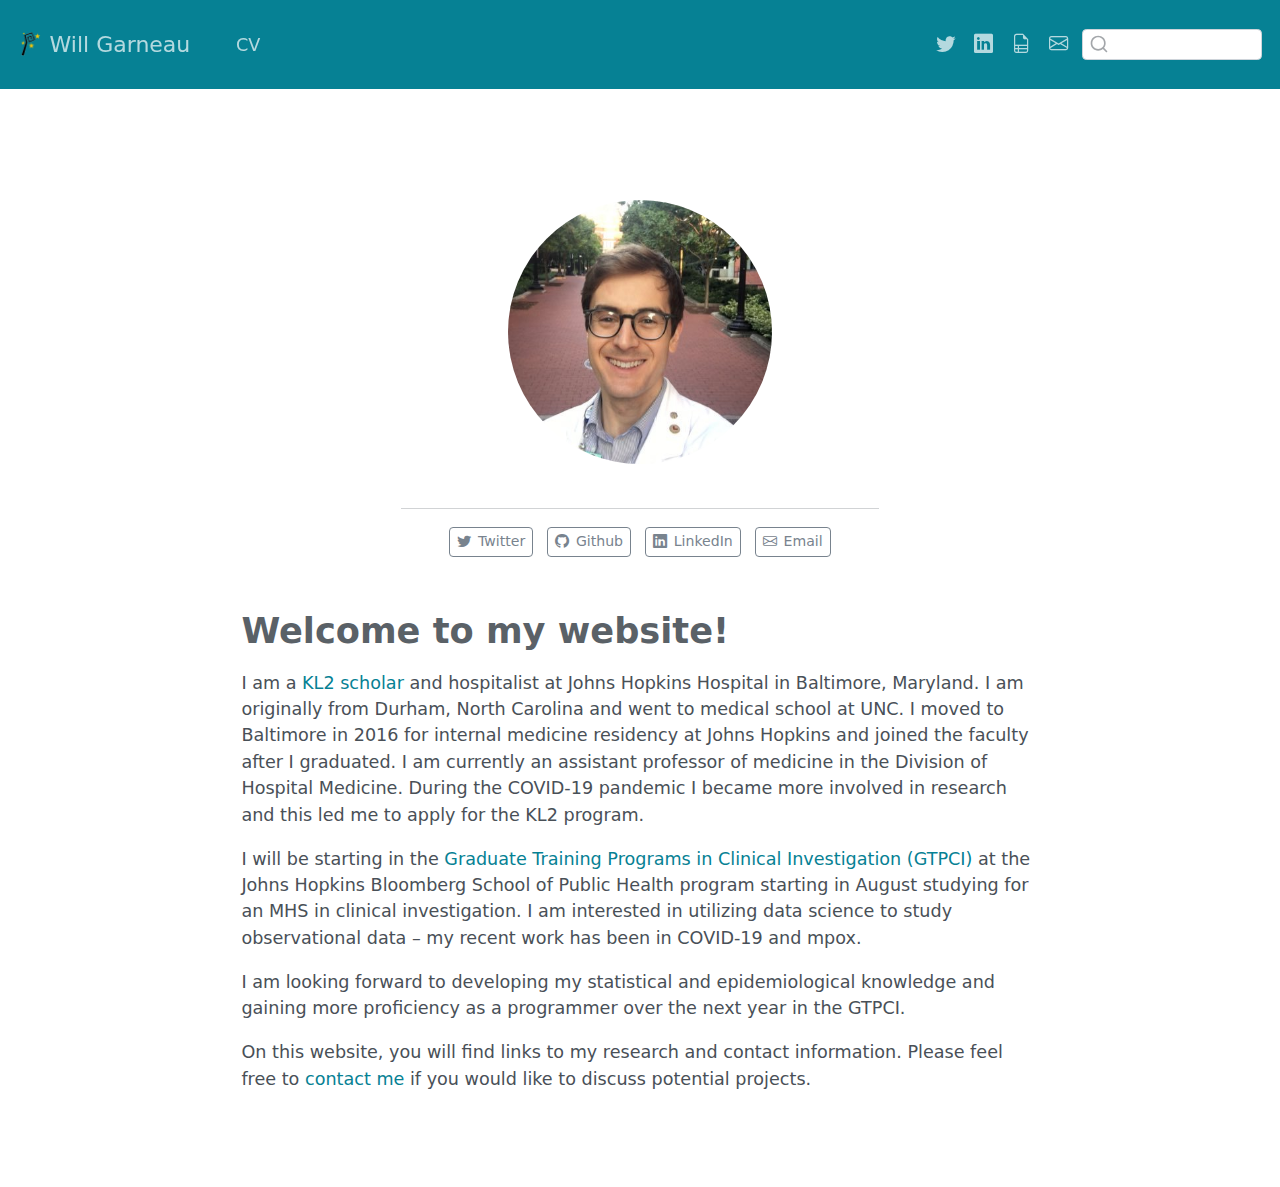
==== docs/index.html @ 691ba308 "new index file" ====
<!DOCTYPE html>
<html xmlns="http://www.w3.org/1999/xhtml" lang="en" xml:lang="en"><head>

<meta charset="utf-8">
<meta name="generator" content="quarto-1.3.433">

<meta name="viewport" content="width=device-width, initial-scale=1.0, user-scalable=yes">


<title>Will Garneau</title>
<style>
code{white-space: pre-wrap;}
span.smallcaps{font-variant: small-caps;}
div.columns{display: flex; gap: min(4vw, 1.5em);}
div.column{flex: auto; overflow-x: auto;}
div.hanging-indent{margin-left: 1.5em; text-indent: -1.5em;}
ul.task-list{list-style: none;}
ul.task-list li input[type="checkbox"] {
  width: 0.8em;
  margin: 0 0.8em 0.2em -1em; /* quarto-specific, see https://github.com/quarto-dev/quarto-cli/issues/4556 */ 
  vertical-align: middle;
}
</style>


<script src="site_libs/quarto-nav/quarto-nav.js"></script>
<script src="site_libs/clipboard/clipboard.min.js"></script>
<script src="site_libs/quarto-search/autocomplete.umd.js"></script>
<script src="site_libs/quarto-search/fuse.min.js"></script>
<script src="site_libs/quarto-search/quarto-search.js"></script>
<meta name="quarto:offset" content="./">
<link href="./img/favicon.png" rel="icon" type="image/png">
<script src="site_libs/quarto-html/quarto.js"></script>
<script src="site_libs/quarto-html/popper.min.js"></script>
<script src="site_libs/quarto-html/tippy.umd.min.js"></script>
<link href="site_libs/quarto-html/tippy.css" rel="stylesheet">
<link href="site_libs/quarto-html/quarto-syntax-highlighting.css" rel="stylesheet" id="quarto-text-highlighting-styles">
<script src="site_libs/bootstrap/bootstrap.min.js"></script>
<link href="site_libs/bootstrap/bootstrap-icons.css" rel="stylesheet">
<link href="site_libs/bootstrap/bootstrap.min.css" rel="stylesheet" id="quarto-bootstrap" data-mode="light">
<script id="quarto-search-options" type="application/json">{
  "location": "navbar",
  "copy-button": false,
  "collapse-after": 3,
  "panel-placement": "end",
  "type": "textbox",
  "limit": 20,
  "language": {
    "search-no-results-text": "No results",
    "search-matching-documents-text": "matching documents",
    "search-copy-link-title": "Copy link to search",
    "search-hide-matches-text": "Hide additional matches",
    "search-more-match-text": "more match in this document",
    "search-more-matches-text": "more matches in this document",
    "search-clear-button-title": "Clear",
    "search-detached-cancel-button-title": "Cancel",
    "search-submit-button-title": "Submit",
    "search-label": "Search"
  }
}</script>


</head>

<body class="nav-fixed fullcontent">

<div id="quarto-search-results"></div>
  <header id="quarto-header" class="headroom fixed-top">
    <nav class="navbar navbar-expand-lg navbar-dark ">
      <div class="navbar-container container-fluid">
      <div class="navbar-brand-container">
    <a href="./index.html" class="navbar-brand navbar-brand-logo">
    <img src="./img/logo.png" alt="" class="navbar-logo">
    </a>
    <a class="navbar-brand" href="./index.html">
    <span class="navbar-title">Will Garneau</span>
    </a>
  </div>
            <div id="quarto-search" class="" title="Search"></div>
          <button class="navbar-toggler" type="button" data-bs-toggle="collapse" data-bs-target="#navbarCollapse" aria-controls="navbarCollapse" aria-expanded="false" aria-label="Toggle navigation" onclick="if (window.quartoToggleHeadroom) { window.quartoToggleHeadroom(); }">
  <span class="navbar-toggler-icon"></span>
</button>
          <div class="collapse navbar-collapse" id="navbarCollapse">
            <ul class="navbar-nav navbar-nav-scroll me-auto">
  <li class="nav-item">
    <a class="nav-link" href="./cv/index.html" rel="" target="">
 <span class="menu-text">CV</span></a>
  </li>  
</ul>
            <ul class="navbar-nav navbar-nav-scroll ms-auto">
  <li class="nav-item compact">
    <a class="nav-link" href="https://twitter.com/willgarneau" rel="" target=""><i class="bi bi-twitter" role="img">
</i> 
 <span class="menu-text"></span></a>
  </li>  
  <li class="nav-item compact">
    <a class="nav-link" href="https://www.linkedin.com/in/william-garneau-13205298" rel="" target=""><i class="bi bi-linkedin" role="img">
</i> 
 <span class="menu-text"></span></a>
  </li>  
  <li class="nav-item compact">
    <a class="nav-link" href="https://pubmed.ncbi.nlm.nih.gov/?term=garneau+wm%5BAuthor%5D&amp;sort=date" rel="" target=""><i class="bi bi-file-earmark-ruled" role="img">
</i> 
 <span class="menu-text"></span></a>
  </li>  
  <li class="nav-item compact">
    <a class="nav-link" href="mailto:will.garneau@gmail.com" rel="" target=""><i class="bi bi-envelope" role="img" aria-label="email">
</i> 
 <span class="menu-text"></span></a>
  </li>  
</ul>
            <div class="quarto-navbar-tools">
</div>
          </div> <!-- /navcollapse -->
      </div> <!-- /container-fluid -->
    </nav>
</header>
<!-- content -->
<div id="quarto-content" class="quarto-container page-columns page-rows-contents page-layout-article page-navbar">
<!-- sidebar -->
<!-- margin-sidebar -->
    
<!-- main -->
<main class="content" id="quarto-document-content">



<div class="quarto-about-jolla">
  <img src="img/my_image.jpg" class="about-image
  round " style="height: 15em; width: 15em;">
 <div id="about-block">
</div> 
  <hr class="about-sep">
   <div class="about-links">
  <a href="https://twitter.com/willgarneau" class="about-link" rel="" target="">
    <i class="bi bi-twitter"></i>
     <span class="about-link-text">Twitter</span>
  </a>
  <a href="https://github.com/willgarneau" class="about-link" rel="" target="">
    <i class="bi bi-github"></i>
     <span class="about-link-text">Github</span>
  </a>
  <a href="https://www.linkedin.com/in/william-garneau-13205298" class="about-link" rel="" target="">
    <i class="bi bi-linkedin"></i>
     <span class="about-link-text">LinkedIn</span>
  </a>
  <a href="mailto:will.garneau@gmail.com" class="about-link" rel="" target="">
    <i class="bi bi-envelope"></i>
     <span class="about-link-text">Email</span>
  </a>
</div>
</div>

<section id="welcome-to-my-website" class="level1">
<h1>Welcome to my website!</h1>
<p>I am a <a href="https://ncats.nih.gov/ctsa/about/training/programs">KL2 scholar</a> and hospitalist at Johns Hopkins Hospital in Baltimore, Maryland. I am originally from Durham, North Carolina and went to medical school at UNC. I moved to Baltimore in 2016 for internal medicine residency at Johns Hopkins and joined the faculty after I graduated. I am currently an assistant professor of medicine in the Division of Hospital Medicine. During the COVID-19 pandemic I became more involved in research and this led me to apply for the KL2 program.</p>
<p>I will be starting in the <a href="https://publichealth.jhu.edu/academics/academic-program-finder/graduate-training-programs-in-clinical-investigation" title="Graduate Training Programs in Clinical Investigation (GTPCI)">Graduate Training Programs in Clinical Investigation (GTPCI)</a> at the Johns Hopkins Bloomberg School of Public Health program starting in August studying for an MHS in clinical investigation. I am interested in utilizing data science to study observational data – my recent work has been in COVID-19 and mpox.</p>
<p>I am looking forward to developing my statistical and epidemiological knowledge and gaining more proficiency as a programmer over the next year in the GTPCI.</p>
<p>On this website, you will find links to my research and contact information. Please feel free to <a href="mailto:will.garneau@gmail.com">contact me</a> if you would like to discuss potential projects.</p>



</section>

</main> <!-- /main -->
<script id="quarto-html-after-body" type="application/javascript">
window.document.addEventListener("DOMContentLoaded", function (event) {
  const toggleBodyColorMode = (bsSheetEl) => {
    const mode = bsSheetEl.getAttribute("data-mode");
    const bodyEl = window.document.querySelector("body");
    if (mode === "dark") {
      bodyEl.classList.add("quarto-dark");
      bodyEl.classList.remove("quarto-light");
    } else {
      bodyEl.classList.add("quarto-light");
      bodyEl.classList.remove("quarto-dark");
    }
  }
  const toggleBodyColorPrimary = () => {
    const bsSheetEl = window.document.querySelector("link#quarto-bootstrap");
    if (bsSheetEl) {
      toggleBodyColorMode(bsSheetEl);
    }
  }
  toggleBodyColorPrimary();  
  const isCodeAnnotation = (el) => {
    for (const clz of el.classList) {
      if (clz.startsWith('code-annotation-')) {                     
        return true;
      }
    }
    return false;
  }
  const clipboard = new window.ClipboardJS('.code-copy-button', {
    text: function(trigger) {
      const codeEl = trigger.previousElementSibling.cloneNode(true);
      for (const childEl of codeEl.children) {
        if (isCodeAnnotation(childEl)) {
          childEl.remove();
        }
      }
      return codeEl.innerText;
    }
  });
  clipboard.on('success', function(e) {
    // button target
    const button = e.trigger;
    // don't keep focus
    button.blur();
    // flash "checked"
    button.classList.add('code-copy-button-checked');
    var currentTitle = button.getAttribute("title");
    button.setAttribute("title", "Copied!");
    let tooltip;
    if (window.bootstrap) {
      button.setAttribute("data-bs-toggle", "tooltip");
      button.setAttribute("data-bs-placement", "left");
      button.setAttribute("data-bs-title", "Copied!");
      tooltip = new bootstrap.Tooltip(button, 
        { trigger: "manual", 
          customClass: "code-copy-button-tooltip",
          offset: [0, -8]});
      tooltip.show();    
    }
    setTimeout(function() {
      if (tooltip) {
        tooltip.hide();
        button.removeAttribute("data-bs-title");
        button.removeAttribute("data-bs-toggle");
        button.removeAttribute("data-bs-placement");
      }
      button.setAttribute("title", currentTitle);
      button.classList.remove('code-copy-button-checked');
    }, 1000);
    // clear code selection
    e.clearSelection();
  });
  function tippyHover(el, contentFn) {
    const config = {
      allowHTML: true,
      content: contentFn,
      maxWidth: 500,
      delay: 100,
      arrow: false,
      appendTo: function(el) {
          return el.parentElement;
      },
      interactive: true,
      interactiveBorder: 10,
      theme: 'quarto',
      placement: 'bottom-start'
    };
    window.tippy(el, config); 
  }
  const noterefs = window.document.querySelectorAll('a[role="doc-noteref"]');
  for (var i=0; i<noterefs.length; i++) {
    const ref = noterefs[i];
    tippyHover(ref, function() {
      // use id or data attribute instead here
      let href = ref.getAttribute('data-footnote-href') || ref.getAttribute('href');
      try { href = new URL(href).hash; } catch {}
      const id = href.replace(/^#\/?/, "");
      const note = window.document.getElementById(id);
      return note.innerHTML;
    });
  }
      let selectedAnnoteEl;
      const selectorForAnnotation = ( cell, annotation) => {
        let cellAttr = 'data-code-cell="' + cell + '"';
        let lineAttr = 'data-code-annotation="' +  annotation + '"';
        const selector = 'span[' + cellAttr + '][' + lineAttr + ']';
        return selector;
      }
      const selectCodeLines = (annoteEl) => {
        const doc = window.document;
        const targetCell = annoteEl.getAttribute("data-target-cell");
        const targetAnnotation = annoteEl.getAttribute("data-target-annotation");
        const annoteSpan = window.document.querySelector(selectorForAnnotation(targetCell, targetAnnotation));
        const lines = annoteSpan.getAttribute("data-code-lines").split(",");
        const lineIds = lines.map((line) => {
          return targetCell + "-" + line;
        })
        let top = null;
        let height = null;
        let parent = null;
        if (lineIds.length > 0) {
            //compute the position of the single el (top and bottom and make a div)
            const el = window.document.getElementById(lineIds[0]);
            top = el.offsetTop;
            height = el.offsetHeight;
            parent = el.parentElement.parentElement;
          if (lineIds.length > 1) {
            const lastEl = window.document.getElementById(lineIds[lineIds.length - 1]);
            const bottom = lastEl.offsetTop + lastEl.offsetHeight;
            height = bottom - top;
          }
          if (top !== null && height !== null && parent !== null) {
            // cook up a div (if necessary) and position it 
            let div = window.document.getElementById("code-annotation-line-highlight");
            if (div === null) {
              div = window.document.createElement("div");
              div.setAttribute("id", "code-annotation-line-highlight");
              div.style.position = 'absolute';
              parent.appendChild(div);
            }
            div.style.top = top - 2 + "px";
            div.style.height = height + 4 + "px";
            let gutterDiv = window.document.getElementById("code-annotation-line-highlight-gutter");
            if (gutterDiv === null) {
              gutterDiv = window.document.createElement("div");
              gutterDiv.setAttribute("id", "code-annotation-line-highlight-gutter");
              gutterDiv.style.position = 'absolute';
              const codeCell = window.document.getElementById(targetCell);
              const gutter = codeCell.querySelector('.code-annotation-gutter');
              gutter.appendChild(gutterDiv);
            }
            gutterDiv.style.top = top - 2 + "px";
            gutterDiv.style.height = height + 4 + "px";
          }
          selectedAnnoteEl = annoteEl;
        }
      };
      const unselectCodeLines = () => {
        const elementsIds = ["code-annotation-line-highlight", "code-annotation-line-highlight-gutter"];
        elementsIds.forEach((elId) => {
          const div = window.document.getElementById(elId);
          if (div) {
            div.remove();
          }
        });
        selectedAnnoteEl = undefined;
      };
      // Attach click handler to the DT
      const annoteDls = window.document.querySelectorAll('dt[data-target-cell]');
      for (const annoteDlNode of annoteDls) {
        annoteDlNode.addEventListener('click', (event) => {
          const clickedEl = event.target;
          if (clickedEl !== selectedAnnoteEl) {
            unselectCodeLines();
            const activeEl = window.document.querySelector('dt[data-target-cell].code-annotation-active');
            if (activeEl) {
              activeEl.classList.remove('code-annotation-active');
            }
            selectCodeLines(clickedEl);
            clickedEl.classList.add('code-annotation-active');
          } else {
            // Unselect the line
            unselectCodeLines();
            clickedEl.classList.remove('code-annotation-active');
          }
        });
      }
  const findCites = (el) => {
    const parentEl = el.parentElement;
    if (parentEl) {
      const cites = parentEl.dataset.cites;
      if (cites) {
        return {
          el,
          cites: cites.split(' ')
        };
      } else {
        return findCites(el.parentElement)
      }
    } else {
      return undefined;
    }
  };
  var bibliorefs = window.document.querySelectorAll('a[role="doc-biblioref"]');
  for (var i=0; i<bibliorefs.length; i++) {
    const ref = bibliorefs[i];
    const citeInfo = findCites(ref);
    if (citeInfo) {
      tippyHover(citeInfo.el, function() {
        var popup = window.document.createElement('div');
        citeInfo.cites.forEach(function(cite) {
          var citeDiv = window.document.createElement('div');
          citeDiv.classList.add('hanging-indent');
          citeDiv.classList.add('csl-entry');
          var biblioDiv = window.document.getElementById('ref-' + cite);
          if (biblioDiv) {
            citeDiv.innerHTML = biblioDiv.innerHTML;
          }
          popup.appendChild(citeDiv);
        });
        return popup.innerHTML;
      });
    }
  }
});
</script>
</div> <!-- /content -->



</body></html>
---- docs/site_libs/quarto-html/tippy.css ----
.tippy-box[data-animation=fade][data-state=hidden]{opacity:0}[data-tippy-root]{max-width:calc(100vw - 10px)}.tippy-box{position:relative;background-color:#333;color:#fff;border-radius:4px;font-size:14px;line-height:1.4;white-space:normal;outline:0;transition-property:transform,visibility,opacity}.tippy-box[data-placement^=top]>.tippy-arrow{bottom:0}.tippy-box[data-placement^=top]>.tippy-arrow:before{bottom:-7px;left:0;border-width:8px 8px 0;border-top-color:initial;transform-origin:center top}.tippy-box[data-placement^=bottom]>.tippy-arrow{top:0}.tippy-box[data-placement^=bottom]>.tippy-arrow:before{top:-7px;left:0;border-width:0 8px 8px;border-bottom-color:initial;transform-origin:center bottom}.tippy-box[data-placement^=left]>.tippy-arrow{right:0}.tippy-box[data-placement^=left]>.tippy-arrow:before{border-width:8px 0 8px 8px;border-left-color:initial;right:-7px;transform-origin:center left}.tippy-box[data-placement^=right]>.tippy-arrow{left:0}.tippy-box[data-placement^=right]>.tippy-arrow:before{left:-7px;border-width:8px 8px 8px 0;border-right-color:initial;transform-origin:center right}.tippy-box[data-inertia][data-state=visible]{transition-timing-function:cubic-bezier(.54,1.5,.38,1.11)}.tippy-arrow{width:16px;height:16px;color:#333}.tippy-arrow:before{content:"";position:absolute;border-color:transparent;border-style:solid}.tippy-content{position:relative;padding:5px 9px;z-index:1}
---- docs/site_libs/quarto-html/quarto-syntax-highlighting.css ----
/* quarto syntax highlight colors */
:root {
  --quarto-hl-ot-color: #003B4F;
  --quarto-hl-at-color: #657422;
  --quarto-hl-ss-color: #20794D;
  --quarto-hl-an-color: #5E5E5E;
  --quarto-hl-fu-color: #4758AB;
  --quarto-hl-st-color: #20794D;
  --quarto-hl-cf-color: #003B4F;
  --quarto-hl-op-color: #5E5E5E;
  --quarto-hl-er-color: #AD0000;
  --quarto-hl-bn-color: #AD0000;
  --quarto-hl-al-color: #AD0000;
  --quarto-hl-va-color: #111111;
  --quarto-hl-bu-color: inherit;
  --quarto-hl-ex-color: inherit;
  --quarto-hl-pp-color: #AD0000;
  --quarto-hl-in-color: #5E5E5E;
  --quarto-hl-vs-color: #20794D;
  --quarto-hl-wa-color: #5E5E5E;
  --quarto-hl-do-color: #5E5E5E;
  --quarto-hl-im-color: #00769E;
  --quarto-hl-ch-color: #20794D;
  --quarto-hl-dt-color: #AD0000;
  --quarto-hl-fl-color: #AD0000;
  --quarto-hl-co-color: #5E5E5E;
  --quarto-hl-cv-color: #5E5E5E;
  --quarto-hl-cn-color: #8f5902;
  --quarto-hl-sc-color: #5E5E5E;
  --quarto-hl-dv-color: #AD0000;
  --quarto-hl-kw-color: #003B4F;
}

/* other quarto variables */
:root {
  --quarto-font-monospace: SFMono-Regular, Menlo, Monaco, Consolas, "Liberation Mono", "Courier New", monospace;
}

pre > code.sourceCode > span {
  color: #003B4F;
}

code span {
  color: #003B4F;
}

code.sourceCode > span {
  color: #003B4F;
}

div.sourceCode,
div.sourceCode pre.sourceCode {
  color: #003B4F;
}

code span.ot {
  color: #003B4F;
  font-style: inherit;
}

code span.at {
  color: #657422;
  font-style: inherit;
}

code span.ss {
  color: #20794D;
  font-style: inherit;
}

code span.an {
  color: #5E5E5E;
  font-style: inherit;
}

code span.fu {
  color: #4758AB;
  font-style: inherit;
}

code span.st {
  color: #20794D;
  font-style: inherit;
}

code span.cf {
  color: #003B4F;
  font-style: inherit;
}

code span.op {
  color: #5E5E5E;
  font-style: inherit;
}

code span.er {
  color: #AD0000;
  font-style: inherit;
}

code span.bn {
  color: #AD0000;
  font-style: inherit;
}

code span.al {
  color: #AD0000;
  font-style: inherit;
}

code span.va {
  color: #111111;
  font-style: inherit;
}

code span.bu {
  font-style: inherit;
}

code span.ex {
  font-style: inherit;
}

code span.pp {
  color: #AD0000;
  font-style: inherit;
}

code span.in {
  color: #5E5E5E;
  font-style: inherit;
}

code span.vs {
  color: #20794D;
  font-style: inherit;
}

code span.wa {
  color: #5E5E5E;
  font-style: italic;
}

code span.do {
  color: #5E5E5E;
  font-style: italic;
}

code span.im {
  color: #00769E;
  font-style: inherit;
}

code span.ch {
  color: #20794D;
  font-style: inherit;
}

code span.dt {
  color: #AD0000;
  font-style: inherit;
}

code span.fl {
  color: #AD0000;
  font-style: inherit;
}

code span.co {
  color: #5E5E5E;
  font-style: inherit;
}

code span.cv {
  color: #5E5E5E;
  font-style: italic;
}

code span.cn {
  color: #8f5902;
  font-style: inherit;
}

code span.sc {
  color: #5E5E5E;
  font-style: inherit;
}

code span.dv {
  color: #AD0000;
  font-style: inherit;
}

code span.kw {
  color: #003B4F;
  font-style: inherit;
}

.prevent-inlining {
  content: "</";
}

/*# sourceMappingURL=debc5d5d77c3f9108843748ff7464032.css.map */
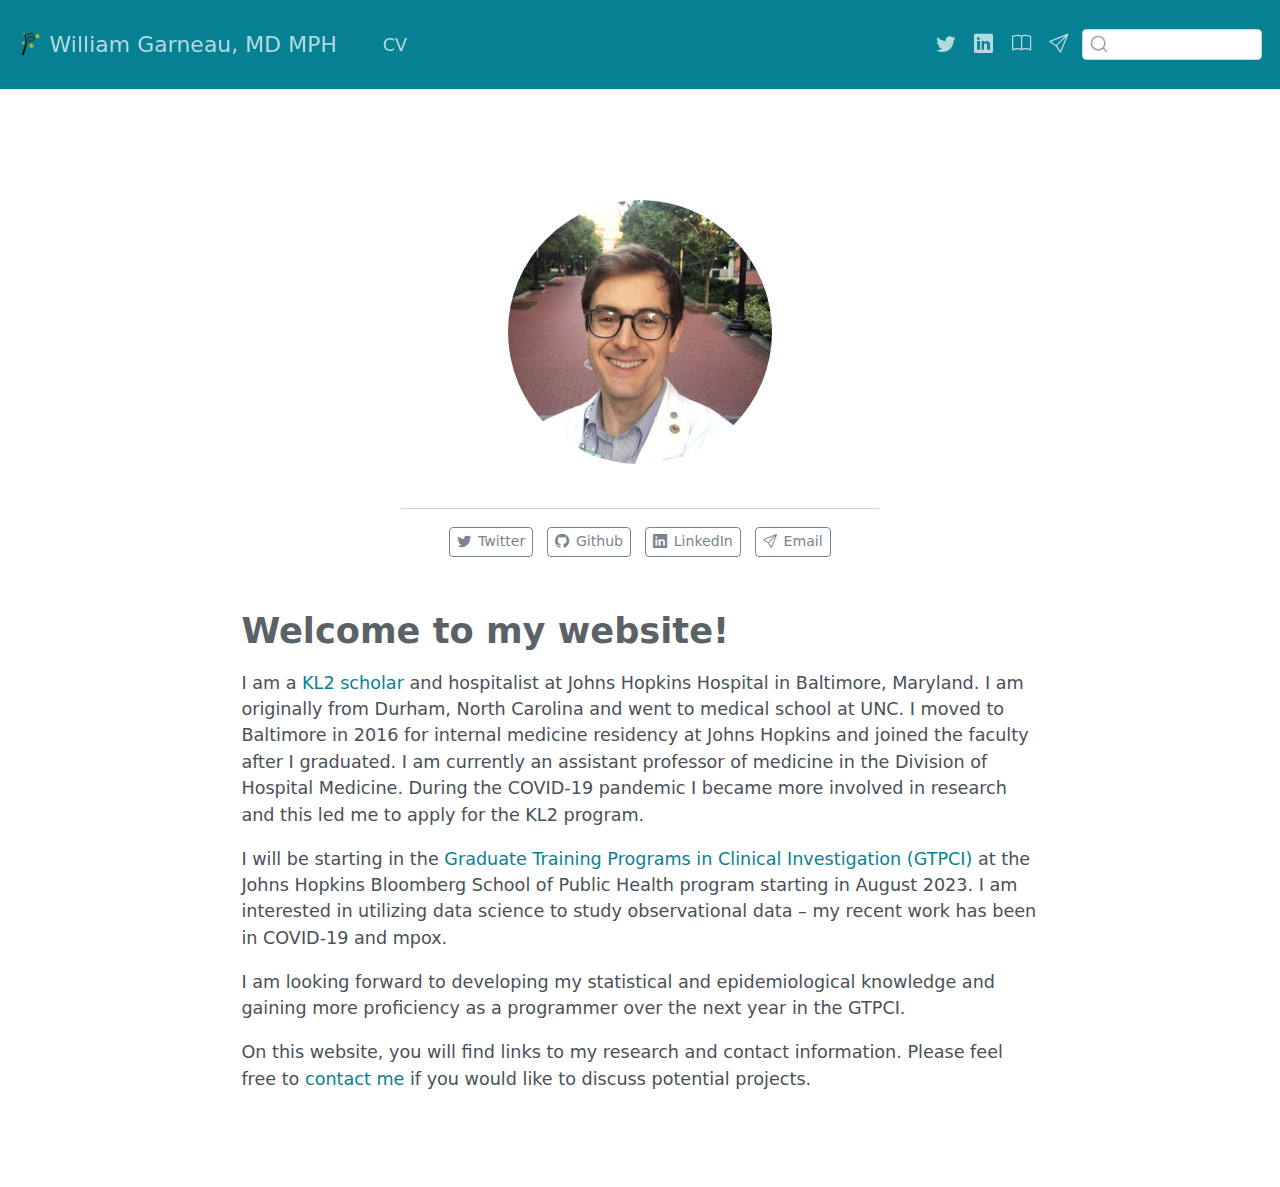
==== commit 3ee58304: "trial of first branch" ====
--- a/docs/index.html
+++ b/docs/index.html
@@ -7,7 +7,7 @@
 <meta name="viewport" content="width=device-width, initial-scale=1.0, user-scalable=yes">
 
 
-<title>Will Garneau</title>
+<title>William Garneau, MD MPH</title>
 <style>
 code{white-space: pre-wrap;}
 span.smallcaps{font-variant: small-caps;}
@@ -73,7 +73,7 @@
     <img src="./img/logo.png" alt="" class="navbar-logo">
     </a>
     <a class="navbar-brand" href="./index.html">
-    <span class="navbar-title">Will Garneau</span>
+    <span class="navbar-title">William Garneau, MD MPH</span>
     </a>
   </div>
             <div id="quarto-search" class="" title="Search"></div>
@@ -99,12 +99,12 @@
  <span class="menu-text"></span></a>
   </li>  
   <li class="nav-item compact">
-    <a class="nav-link" href="https://pubmed.ncbi.nlm.nih.gov/?term=garneau+wm%5BAuthor%5D&amp;sort=date" rel="" target=""><i class="bi bi-file-earmark-ruled" role="img">
+    <a class="nav-link" href="https://pubmed.ncbi.nlm.nih.gov/?term=garneau+wm%5BAuthor%5D&amp;sort=date" rel="" target=""><i class="bi bi-book" role="img">
 </i> 
  <span class="menu-text"></span></a>
   </li>  
   <li class="nav-item compact">
-    <a class="nav-link" href="mailto:will.garneau@gmail.com" rel="" target=""><i class="bi bi-envelope" role="img" aria-label="email">
+    <a class="nav-link" href="mailto:will.garneau@gmail.com" rel="" target=""><i class="bi bi-send" role="img" aria-label="email">
 </i> 
  <span class="menu-text"></span></a>
   </li>  
@@ -145,7 +145,7 @@
      <span class="about-link-text">LinkedIn</span>
   </a>
   <a href="mailto:will.garneau@gmail.com" class="about-link" rel="" target="">
-    <i class="bi bi-envelope"></i>
+    <i class="bi bi-send"></i>
      <span class="about-link-text">Email</span>
   </a>
 </div>
@@ -154,7 +154,7 @@
 <section id="welcome-to-my-website" class="level1">
 <h1>Welcome to my website!</h1>
 <p>I am a <a href="https://ncats.nih.gov/ctsa/about/training/programs">KL2 scholar</a> and hospitalist at Johns Hopkins Hospital in Baltimore, Maryland. I am originally from Durham, North Carolina and went to medical school at UNC. I moved to Baltimore in 2016 for internal medicine residency at Johns Hopkins and joined the faculty after I graduated. I am currently an assistant professor of medicine in the Division of Hospital Medicine. During the COVID-19 pandemic I became more involved in research and this led me to apply for the KL2 program.</p>
-<p>I will be starting in the <a href="https://publichealth.jhu.edu/academics/academic-program-finder/graduate-training-programs-in-clinical-investigation" title="Graduate Training Programs in Clinical Investigation (GTPCI)">Graduate Training Programs in Clinical Investigation (GTPCI)</a> at the Johns Hopkins Bloomberg School of Public Health program starting in August studying for an MHS in clinical investigation. I am interested in utilizing data science to study observational data – my recent work has been in COVID-19 and mpox.</p>
+<p>I will be starting in the <a href="https://publichealth.jhu.edu/academics/academic-program-finder/graduate-training-programs-in-clinical-investigation" title="Graduate Training Programs in Clinical Investigation (GTPCI)">Graduate Training Programs in Clinical Investigation (GTPCI)</a> at the Johns Hopkins Bloomberg School of Public Health program starting in August 2023. I am interested in utilizing data science to study observational data – my recent work has been in COVID-19 and mpox.</p>
 <p>I am looking forward to developing my statistical and epidemiological knowledge and gaining more proficiency as a programmer over the next year in the GTPCI.</p>
 <p>On this website, you will find links to my research and contact information. Please feel free to <a href="mailto:will.garneau@gmail.com">contact me</a> if you would like to discuss potential projects.</p>
 
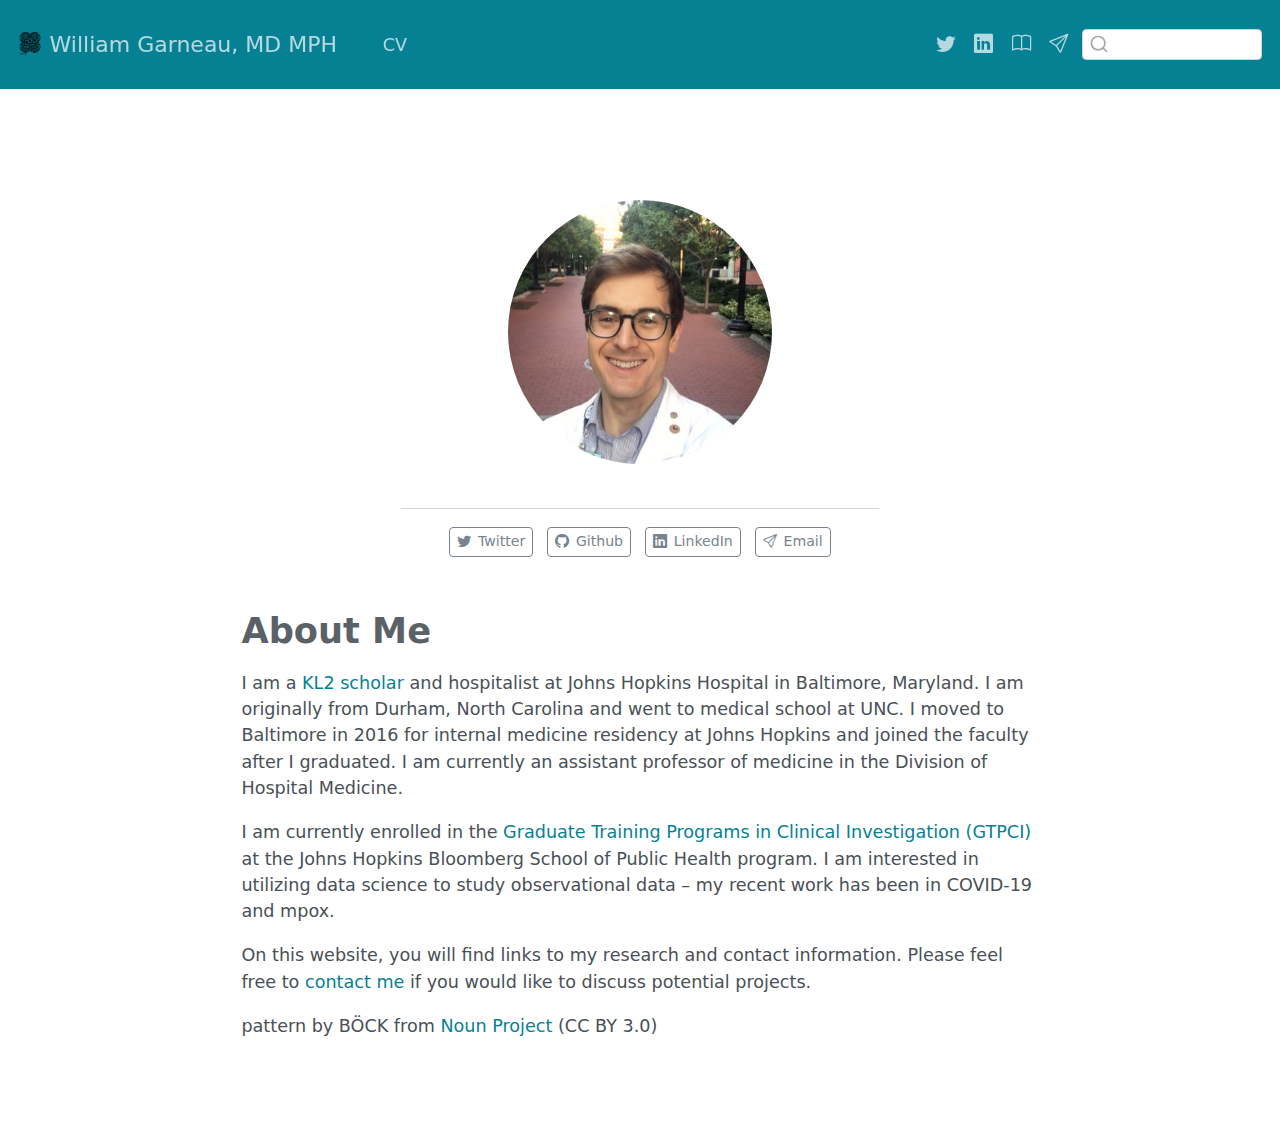
==== commit 16885127: "changed icon" ====
--- a/docs/index.html
+++ b/docs/index.html
@@ -151,12 +151,12 @@
 </div>
 </div>
 
-<section id="welcome-to-my-website" class="level1">
-<h1>Welcome to my website!</h1>
-<p>I am a <a href="https://ncats.nih.gov/ctsa/about/training/programs">KL2 scholar</a> and hospitalist at Johns Hopkins Hospital in Baltimore, Maryland. I am originally from Durham, North Carolina and went to medical school at UNC. I moved to Baltimore in 2016 for internal medicine residency at Johns Hopkins and joined the faculty after I graduated. I am currently an assistant professor of medicine in the Division of Hospital Medicine. During the COVID-19 pandemic I became more involved in research and this led me to apply for the KL2 program.</p>
-<p>I will be starting in the <a href="https://publichealth.jhu.edu/academics/academic-program-finder/graduate-training-programs-in-clinical-investigation" title="Graduate Training Programs in Clinical Investigation (GTPCI)">Graduate Training Programs in Clinical Investigation (GTPCI)</a> at the Johns Hopkins Bloomberg School of Public Health program starting in August 2023. I am interested in utilizing data science to study observational data – my recent work has been in COVID-19 and mpox.</p>
-<p>I am looking forward to developing my statistical and epidemiological knowledge and gaining more proficiency as a programmer over the next year in the GTPCI.</p>
+<section id="about-me" class="level1">
+<h1>About Me</h1>
+<p>I am a <a href="https://ncats.nih.gov/ctsa/about/training/programs">KL2 scholar</a> and hospitalist at Johns Hopkins Hospital in Baltimore, Maryland. I am originally from Durham, North Carolina and went to medical school at UNC. I moved to Baltimore in 2016 for internal medicine residency at Johns Hopkins and joined the faculty after I graduated. I am currently an assistant professor of medicine in the Division of Hospital Medicine.</p>
+<p>I am currently enrolled in the <a href="https://publichealth.jhu.edu/academics/academic-program-finder/graduate-training-programs-in-clinical-investigation" title="Graduate Training Programs in Clinical Investigation (GTPCI)">Graduate Training Programs in Clinical Investigation (GTPCI)</a> at the Johns Hopkins Bloomberg School of Public Health program. I am interested in utilizing data science to study observational data – my recent work has been in COVID-19 and mpox.</p>
 <p>On this website, you will find links to my research and contact information. Please feel free to <a href="mailto:will.garneau@gmail.com">contact me</a> if you would like to discuss potential projects.</p>
+<p>pattern by BÖCK from <a href="https://thenounproject.com/browse/icons/term/pattern/" target="_blank" title="pattern Icons">Noun Project</a> (CC BY 3.0)</p>
 
 
 
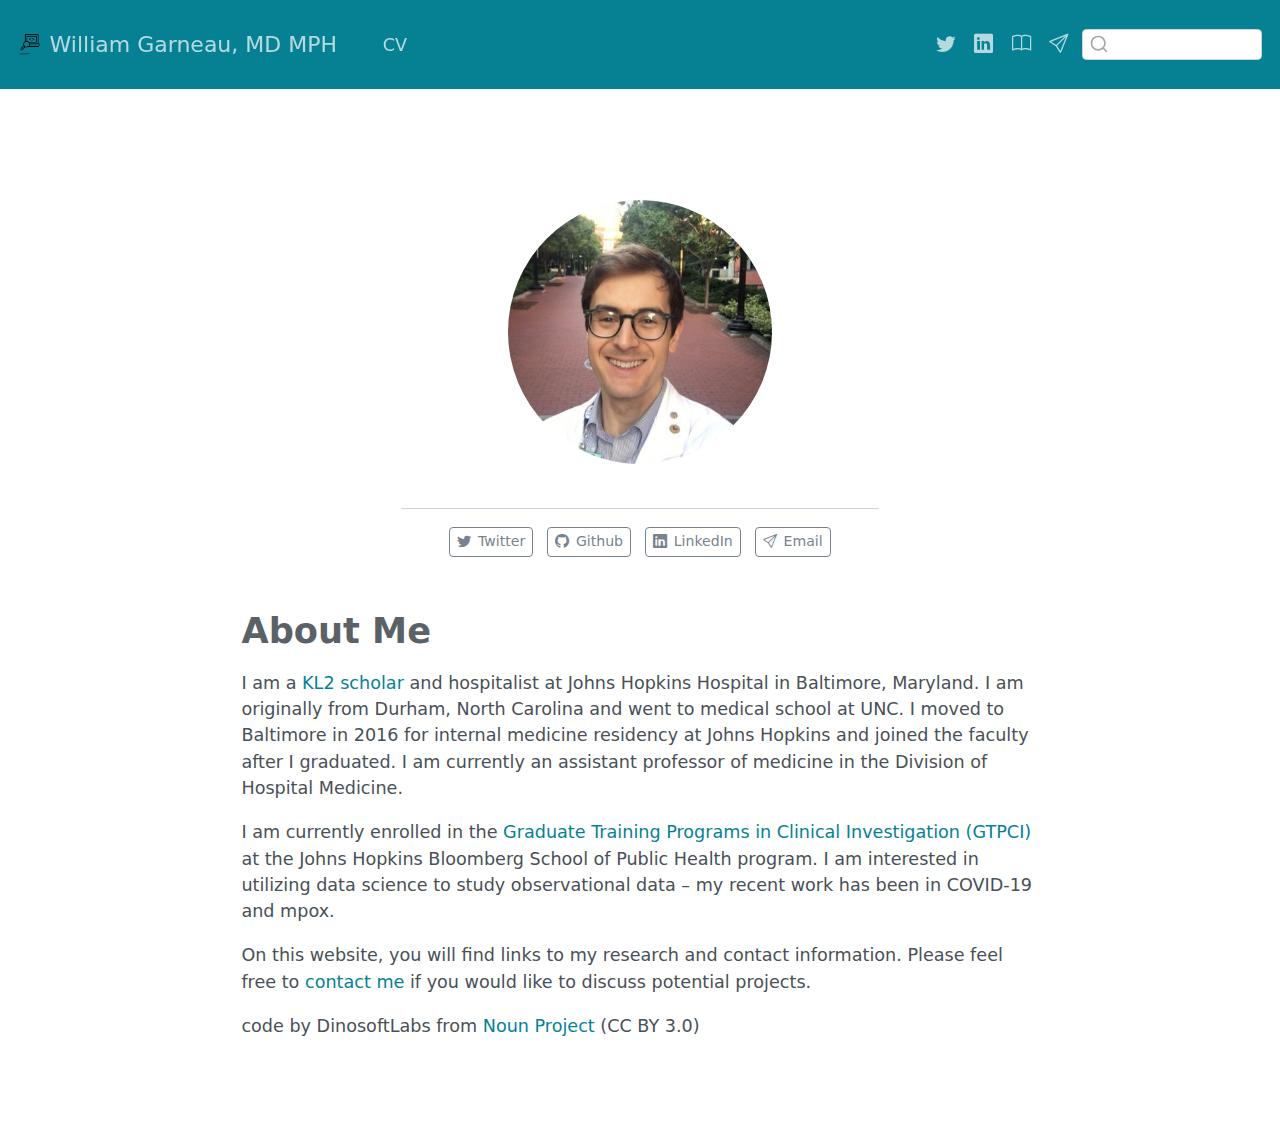
==== commit c6e1b0b8: "changed icon" ====
--- a/docs/index.html
+++ b/docs/index.html
@@ -156,7 +156,7 @@
 <p>I am a <a href="https://ncats.nih.gov/ctsa/about/training/programs">KL2 scholar</a> and hospitalist at Johns Hopkins Hospital in Baltimore, Maryland. I am originally from Durham, North Carolina and went to medical school at UNC. I moved to Baltimore in 2016 for internal medicine residency at Johns Hopkins and joined the faculty after I graduated. I am currently an assistant professor of medicine in the Division of Hospital Medicine.</p>
 <p>I am currently enrolled in the <a href="https://publichealth.jhu.edu/academics/academic-program-finder/graduate-training-programs-in-clinical-investigation" title="Graduate Training Programs in Clinical Investigation (GTPCI)">Graduate Training Programs in Clinical Investigation (GTPCI)</a> at the Johns Hopkins Bloomberg School of Public Health program. I am interested in utilizing data science to study observational data – my recent work has been in COVID-19 and mpox.</p>
 <p>On this website, you will find links to my research and contact information. Please feel free to <a href="mailto:will.garneau@gmail.com">contact me</a> if you would like to discuss potential projects.</p>
-<p>pattern by BÖCK from <a href="https://thenounproject.com/browse/icons/term/pattern/" target="_blank" title="pattern Icons">Noun Project</a> (CC BY 3.0)</p>
+<p>code by DinosoftLabs from <a href="https://thenounproject.com/browse/icons/term/code/" target="_blank" title="code Icons">Noun Project</a> (CC BY 3.0)</p>
 
 
 
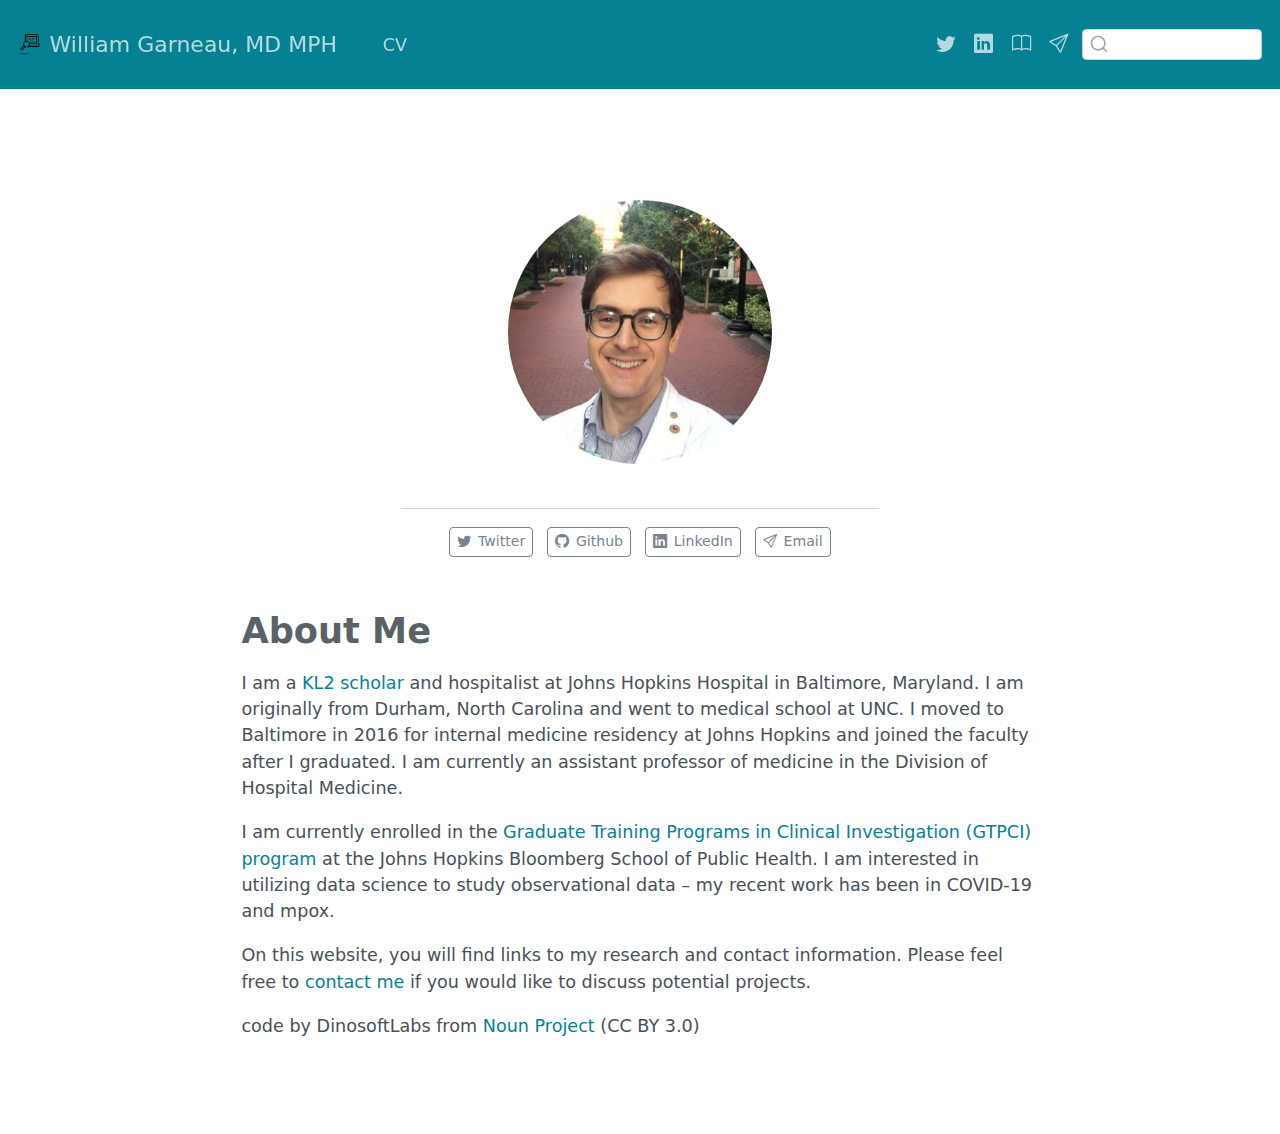
==== commit 58a69db3: "Update index.html" ====
--- a/docs/index.html
+++ b/docs/index.html
@@ -154,7 +154,7 @@
 <section id="about-me" class="level1">
 <h1>About Me</h1>
 <p>I am a <a href="https://ncats.nih.gov/ctsa/about/training/programs">KL2 scholar</a> and hospitalist at Johns Hopkins Hospital in Baltimore, Maryland. I am originally from Durham, North Carolina and went to medical school at UNC. I moved to Baltimore in 2016 for internal medicine residency at Johns Hopkins and joined the faculty after I graduated. I am currently an assistant professor of medicine in the Division of Hospital Medicine.</p>
-<p>I am currently enrolled in the <a href="https://publichealth.jhu.edu/academics/academic-program-finder/graduate-training-programs-in-clinical-investigation" title="Graduate Training Programs in Clinical Investigation (GTPCI)">Graduate Training Programs in Clinical Investigation (GTPCI)</a> at the Johns Hopkins Bloomberg School of Public Health program. I am interested in utilizing data science to study observational data – my recent work has been in COVID-19 and mpox.</p>
+<p>I am currently enrolled in the <a href="https://publichealth.jhu.edu/academics/academic-program-finder/graduate-training-programs-in-clinical-investigation" title="Graduate Training Programs in Clinical Investigation (GTPCI)">Graduate Training Programs in Clinical Investigation (GTPCI) program </a> at the Johns Hopkins Bloomberg School of Public Health. I am interested in utilizing data science to study observational data – my recent work has been in COVID-19 and mpox.</p>
 <p>On this website, you will find links to my research and contact information. Please feel free to <a href="mailto:will.garneau@gmail.com">contact me</a> if you would like to discuss potential projects.</p>
 <p>code by DinosoftLabs from <a href="https://thenounproject.com/browse/icons/term/code/" target="_blank" title="code Icons">Noun Project</a> (CC BY 3.0)</p>
 
@@ -393,4 +393,4 @@
 
 
 
-</body></html>+</body></html>
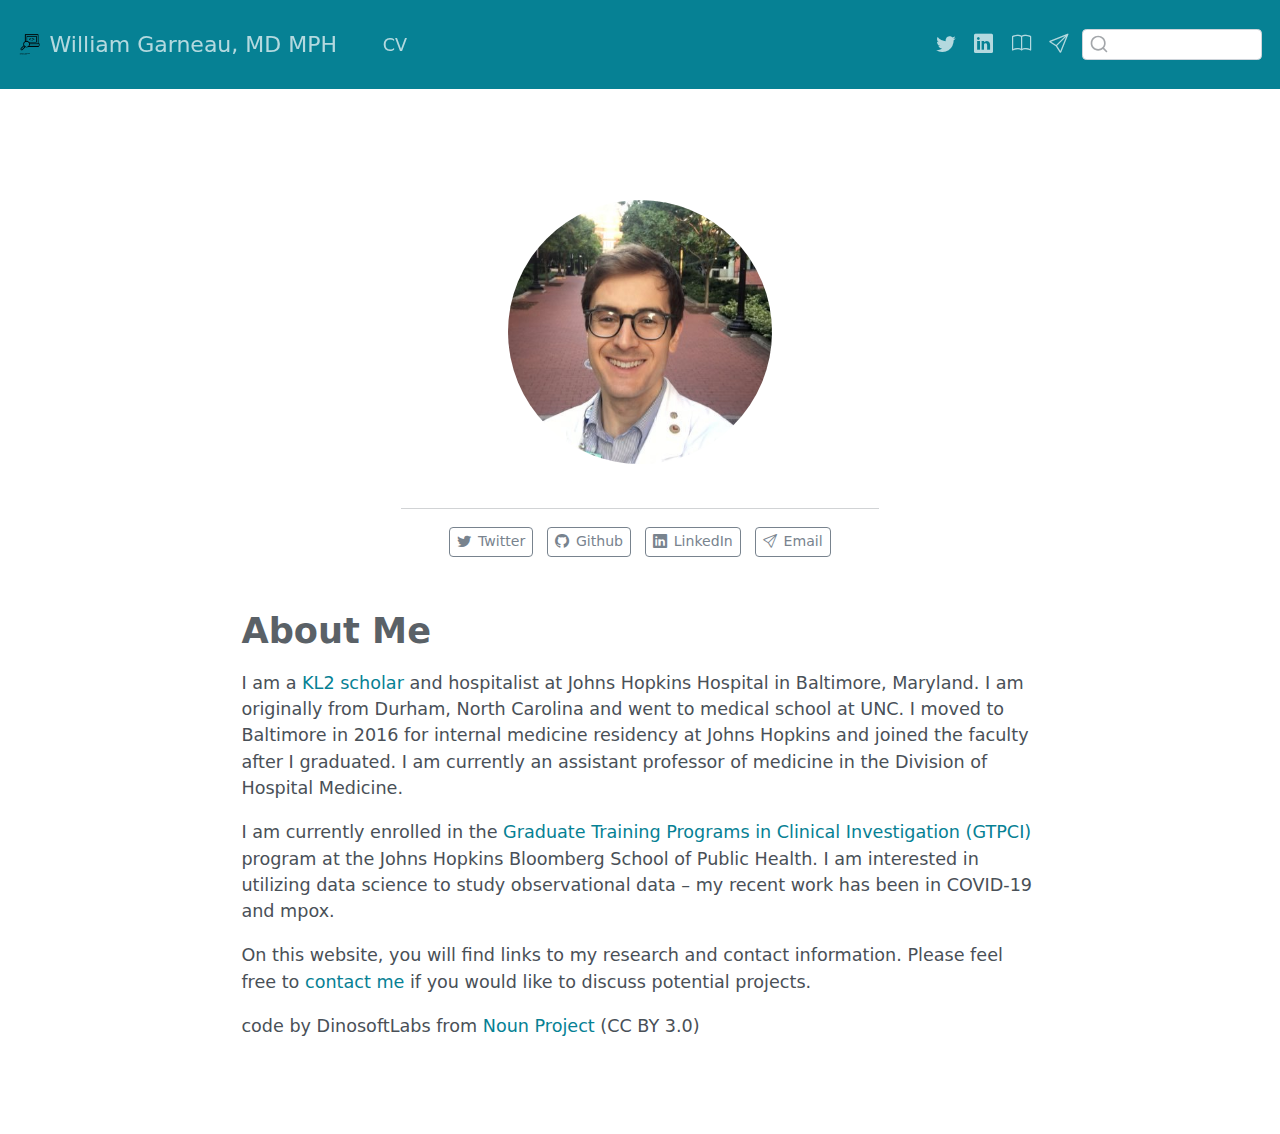
==== commit c933bfd9: "Update index.html" ====
--- a/docs/index.html
+++ b/docs/index.html
@@ -154,7 +154,7 @@
 <section id="about-me" class="level1">
 <h1>About Me</h1>
 <p>I am a <a href="https://ncats.nih.gov/ctsa/about/training/programs">KL2 scholar</a> and hospitalist at Johns Hopkins Hospital in Baltimore, Maryland. I am originally from Durham, North Carolina and went to medical school at UNC. I moved to Baltimore in 2016 for internal medicine residency at Johns Hopkins and joined the faculty after I graduated. I am currently an assistant professor of medicine in the Division of Hospital Medicine.</p>
-<p>I am currently enrolled in the <a href="https://publichealth.jhu.edu/academics/academic-program-finder/graduate-training-programs-in-clinical-investigation" title="Graduate Training Programs in Clinical Investigation (GTPCI)">Graduate Training Programs in Clinical Investigation (GTPCI) program </a> at the Johns Hopkins Bloomberg School of Public Health. I am interested in utilizing data science to study observational data – my recent work has been in COVID-19 and mpox.</p>
+<p>I am currently enrolled in the <a href="https://publichealth.jhu.edu/academics/academic-program-finder/graduate-training-programs-in-clinical-investigation" title="Graduate Training Programs in Clinical Investigation (GTPCI)">Graduate Training Programs in Clinical Investigation (GTPCI)</a> program at the Johns Hopkins Bloomberg School of Public Health. I am interested in utilizing data science to study observational data – my recent work has been in COVID-19 and mpox.</p>
 <p>On this website, you will find links to my research and contact information. Please feel free to <a href="mailto:will.garneau@gmail.com">contact me</a> if you would like to discuss potential projects.</p>
 <p>code by DinosoftLabs from <a href="https://thenounproject.com/browse/icons/term/code/" target="_blank" title="code Icons">Noun Project</a> (CC BY 3.0)</p>
 
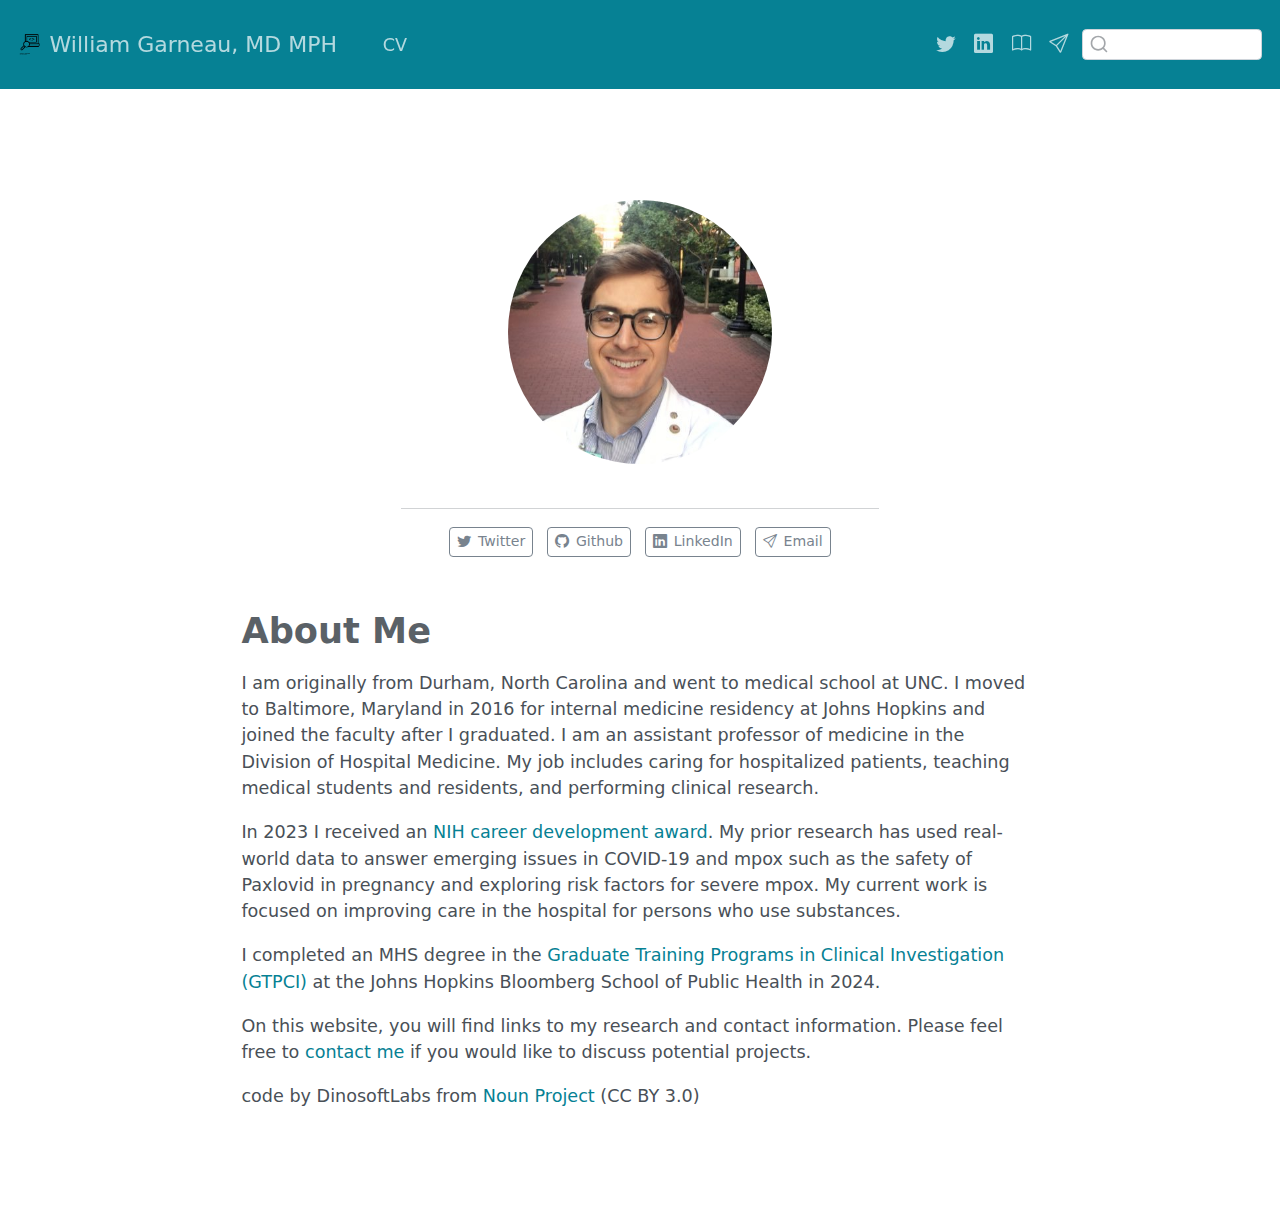
==== commit 99a956e7: "update" ====
--- a/docs/index.html
+++ b/docs/index.html
@@ -153,8 +153,9 @@
 
 <section id="about-me" class="level1">
 <h1>About Me</h1>
-<p>I am a <a href="https://ncats.nih.gov/ctsa/about/training/programs">KL2 scholar</a> and hospitalist at Johns Hopkins Hospital in Baltimore, Maryland. I am originally from Durham, North Carolina and went to medical school at UNC. I moved to Baltimore in 2016 for internal medicine residency at Johns Hopkins and joined the faculty after I graduated. I am currently an assistant professor of medicine in the Division of Hospital Medicine.</p>
-<p>I am currently enrolled in the <a href="https://publichealth.jhu.edu/academics/academic-program-finder/graduate-training-programs-in-clinical-investigation" title="Graduate Training Programs in Clinical Investigation (GTPCI)">Graduate Training Programs in Clinical Investigation (GTPCI)</a> program at the Johns Hopkins Bloomberg School of Public Health. I am interested in utilizing data science to study observational data – my recent work has been in COVID-19 and mpox.</p>
+<p>I am originally from Durham, North Carolina and went to medical school at UNC. I moved to Baltimore, Maryland in 2016 for internal medicine residency at Johns Hopkins and joined the faculty after I graduated. I am an assistant professor of medicine in the Division of Hospital Medicine. My job includes caring for hospitalized patients, teaching medical students and residents, and performing clinical research.</p>
+<p>In 2023 I received an <a href="https://researchtraining.nih.gov/programs/career-development/K12">NIH career development award</a>. My prior research has used real-world data to answer emerging issues in COVID-19 and mpox such as the safety of Paxlovid in pregnancy and exploring risk factors for severe mpox. My current work is focused on improving care in the hospital for persons who use substances.</p>
+<p>I completed an MHS degree in the <a href="https://publichealth.jhu.edu/academics/academic-program-finder/graduate-training-programs-in-clinical-investigation" title="Graduate Training Programs in Clinical Investigation (GTPCI)">Graduate Training Programs in Clinical Investigation (GTPCI)</a> at the Johns Hopkins Bloomberg School of Public Health in 2024.</p>
 <p>On this website, you will find links to my research and contact information. Please feel free to <a href="mailto:will.garneau@gmail.com">contact me</a> if you would like to discuss potential projects.</p>
 <p>code by DinosoftLabs from <a href="https://thenounproject.com/browse/icons/term/code/" target="_blank" title="code Icons">Noun Project</a> (CC BY 3.0)</p>
 
@@ -393,4 +394,4 @@
 
 
 
-</body></html>
+</body></html>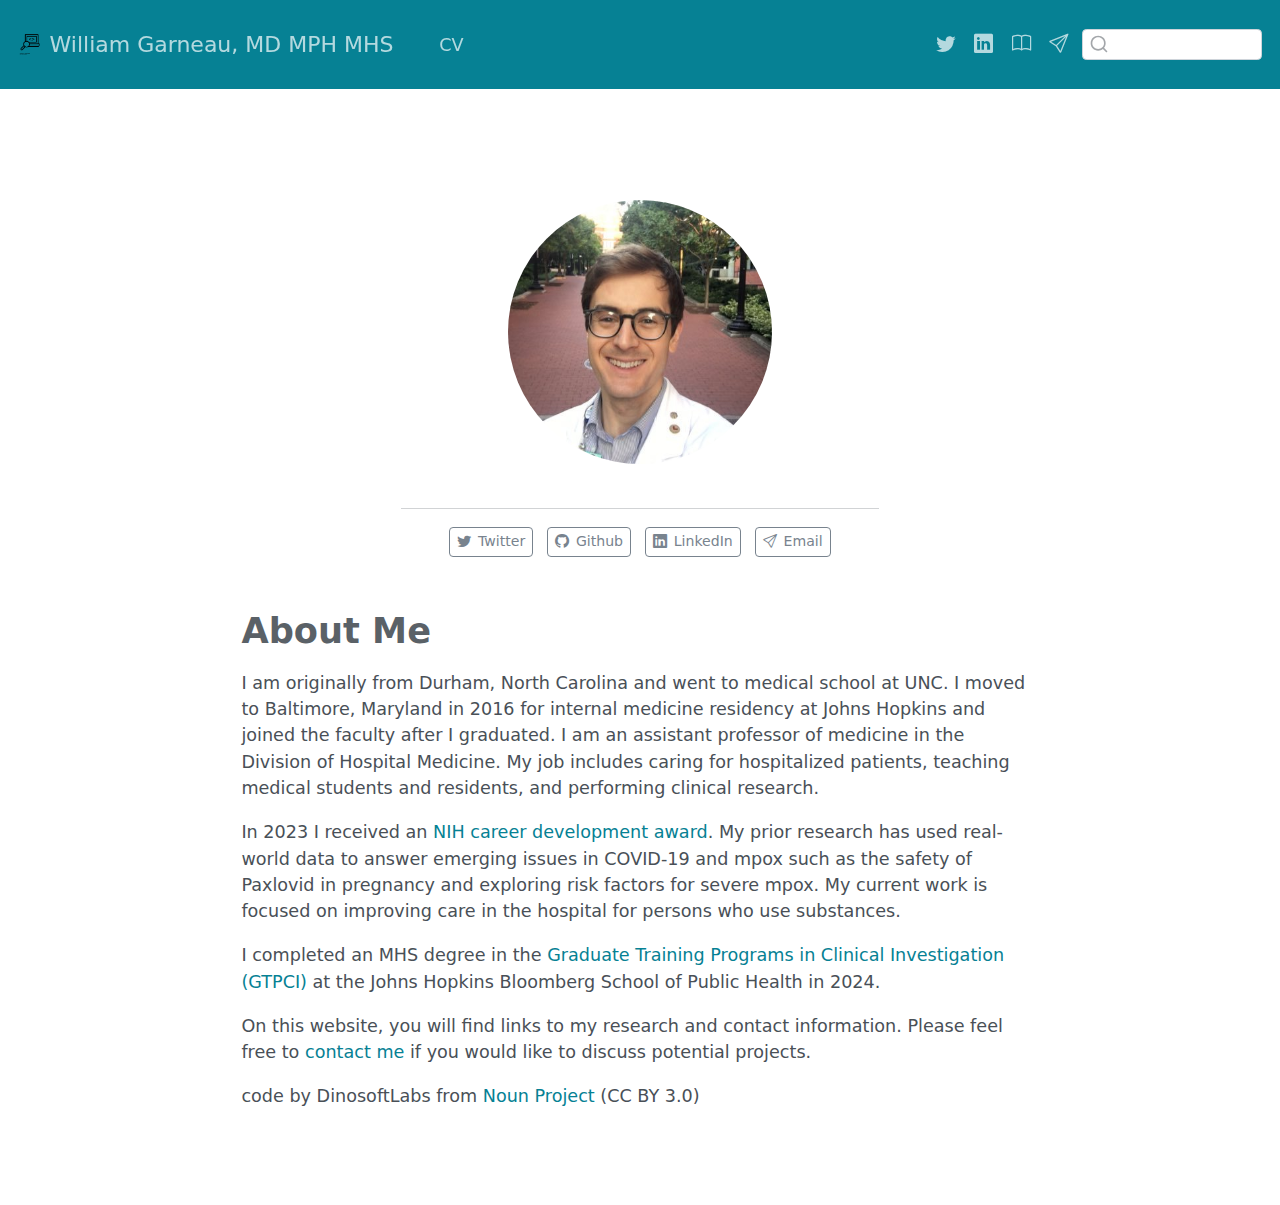
==== commit cf9b3e2a: "additional update" ====
--- a/docs/index.html
+++ b/docs/index.html
@@ -7,7 +7,7 @@
 <meta name="viewport" content="width=device-width, initial-scale=1.0, user-scalable=yes">
 
 
-<title>William Garneau, MD MPH</title>
+<title>William Garneau, MD MPH MHS</title>
 <style>
 code{white-space: pre-wrap;}
 span.smallcaps{font-variant: small-caps;}
@@ -73,7 +73,7 @@
     <img src="./img/logo.png" alt="" class="navbar-logo">
     </a>
     <a class="navbar-brand" href="./index.html">
-    <span class="navbar-title">William Garneau, MD MPH</span>
+    <span class="navbar-title">William Garneau, MD MPH MHS</span>
     </a>
   </div>
             <div id="quarto-search" class="" title="Search"></div>
@@ -94,7 +94,7 @@
  <span class="menu-text"></span></a>
   </li>  
   <li class="nav-item compact">
-    <a class="nav-link" href="https://www.linkedin.com/in/william-garneau-13205298" rel="" target=""><i class="bi bi-linkedin" role="img">
+    <a class="nav-link" href="https://www.linkedin.com/in/william-garneau-md-mph" rel="" target=""><i class="bi bi-linkedin" role="img">
 </i> 
  <span class="menu-text"></span></a>
   </li>  
@@ -140,7 +140,7 @@
     <i class="bi bi-github"></i>
      <span class="about-link-text">Github</span>
   </a>
-  <a href="https://www.linkedin.com/in/william-garneau-13205298" class="about-link" rel="" target="">
+  <a href="https://www.linkedin.com/in/william-garneau-md-mph" class="about-link" rel="" target="">
     <i class="bi bi-linkedin"></i>
      <span class="about-link-text">LinkedIn</span>
   </a>
